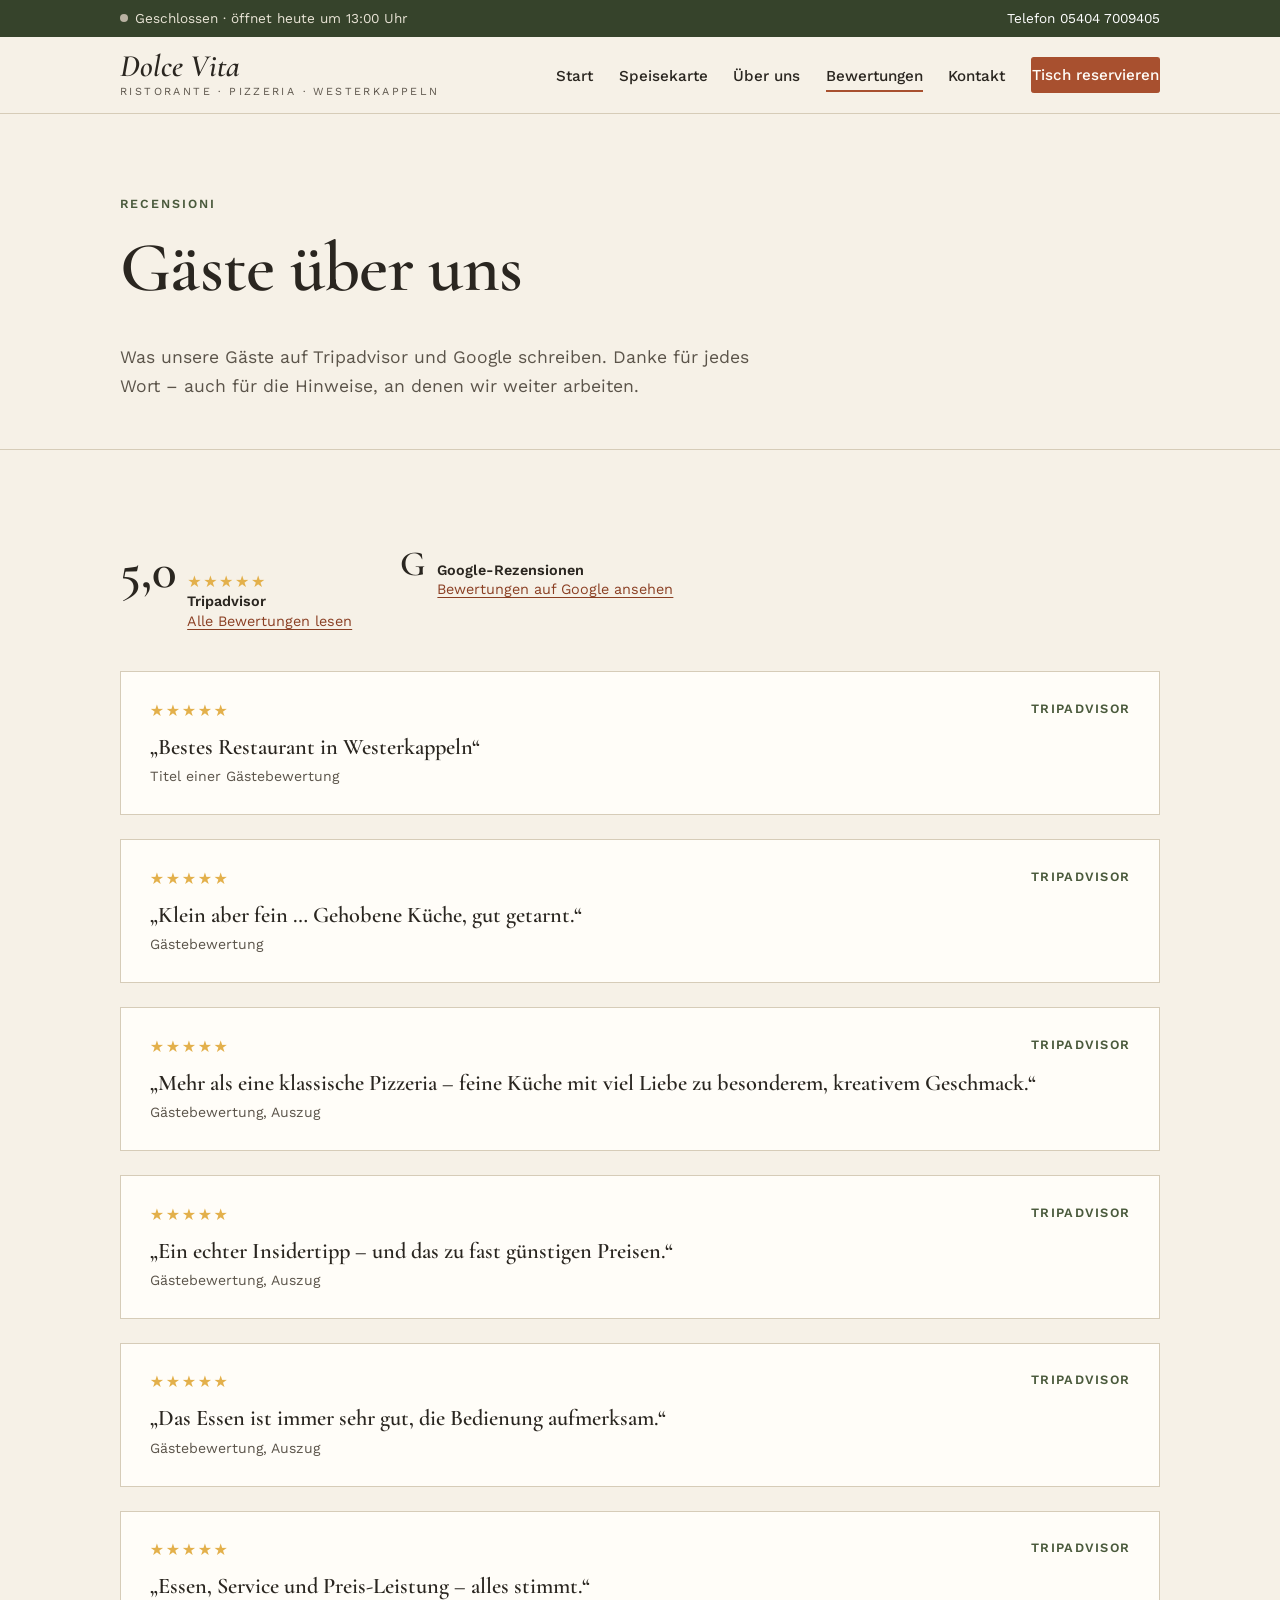
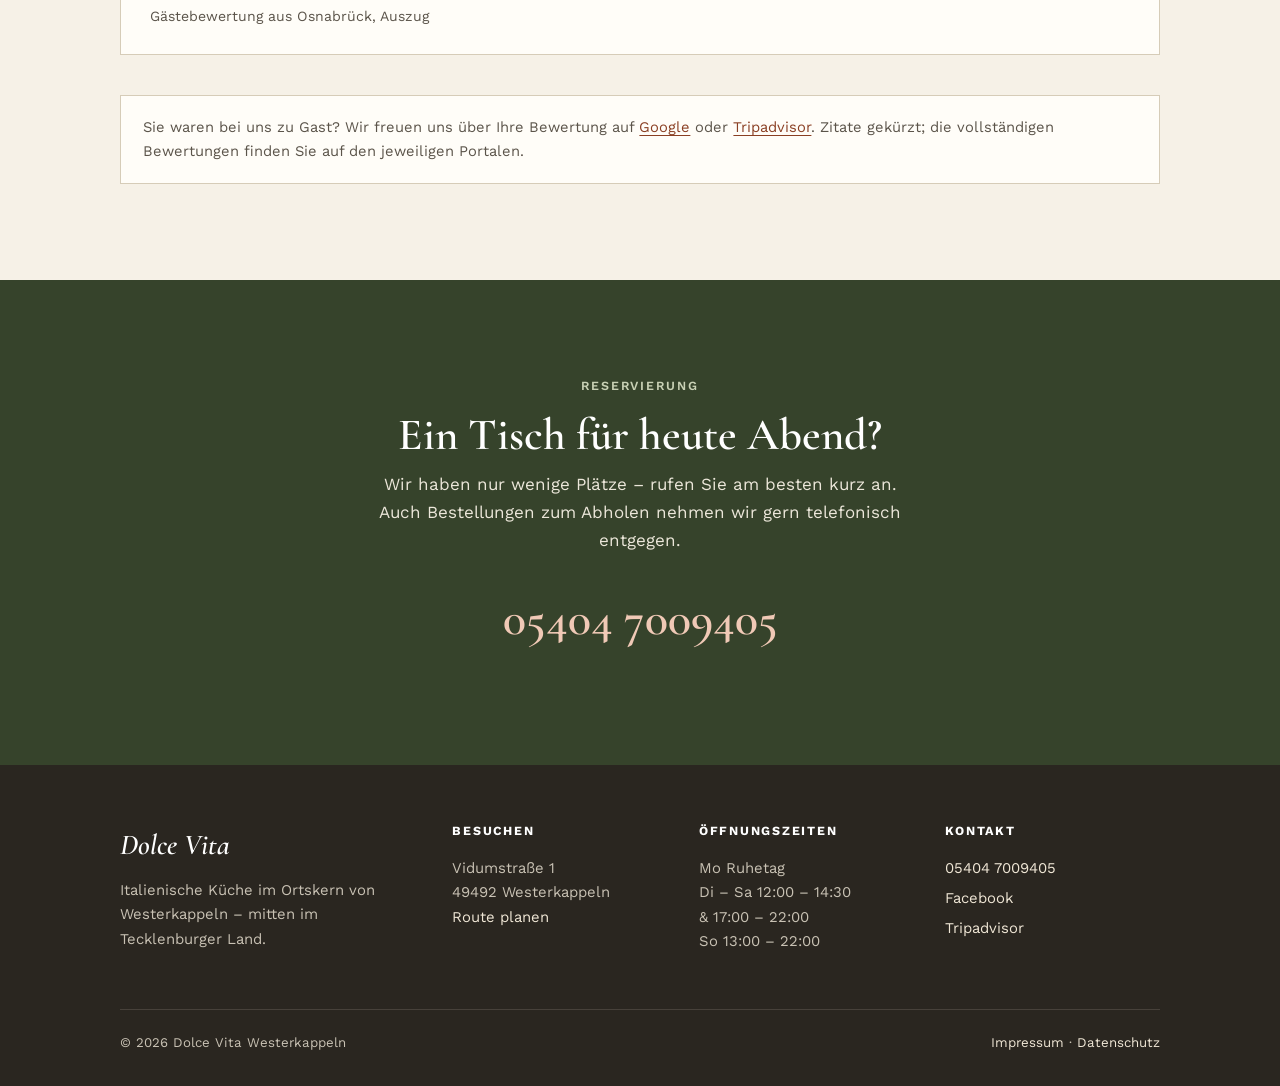
==== bewertungen.html @ 23e02b04 "Mehrseitige Restaurant-Website für Dolce Vita Westerkappeln Startseite, Speisekarte mit Preisen, Übe" ====
<!doctype html>
<html lang="de">
<head>
<meta charset="utf-8">
<meta name="viewport" content="width=device-width, initial-scale=1">
<title>Bewertungen – Dolce Vita Westerkappeln</title>
<meta name="description" content="Gästebewertungen des Dolce Vita in Westerkappeln: 5,0 von 5 auf Tripadvisor. Stimmen von Gästen zu Pizza, Pasta und Service.">
<meta name="theme-color" content="#36432b">
<meta property="og:type" content="restaurant">
<meta property="og:title" content="Bewertungen – Dolce Vita Westerkappeln">
<meta property="og:description" content="Gästebewertungen des Dolce Vita in Westerkappeln: 5,0 von 5 auf Tripadvisor. Stimmen von Gästen zu Pizza, Pasta und Service.">
<meta property="og:locale" content="de_DE">
<link rel="icon" href="img/favicon.svg" type="image/svg+xml">
<link rel="preconnect" href="https://fonts.googleapis.com">
<link rel="preconnect" href="https://fonts.gstatic.com" crossorigin>
<link rel="stylesheet" href="css/style.css">
</head>
<body>
<a class="skip" href="#inhalt">Zum Inhalt springen</a>
<div class="topbar">
  <div class="wrap">
    <span data-status>Vidumstraße 1 · Westerkappeln</span>
    <span><a href="tel:+4954047009405">Telefon 05404 7009405</a></span>
  </div>
</div>
<header class="site-header">
  <div class="wrap">
    <a class="brand" href="index.html" aria-label="Dolce Vita – zur Startseite">
      <span class="brand-name">Dolce Vita</span>
      <span class="brand-sub">Ristorante · Pizzeria · Westerkappeln</span>
    </a>
    <button class="nav-toggle" aria-expanded="false" aria-controls="nav">Menü</button>
    <nav class="nav" id="nav" aria-label="Hauptnavigation">
      <ul>
        <li><a href="index.html">Start</a></li><li><a href="speisekarte.html">Speisekarte</a></li><li><a href="ueber-uns.html">Über uns</a></li><li><a href="bewertungen.html" aria-current="page">Bewertungen</a></li><li><a href="kontakt.html">Kontakt</a></li><li><a class="btn btn-small" href="tel:+4954047009405">Tisch reservieren</a></li>
      </ul>
    </nav>
  </div>
</header>
<main id="inhalt">
<section class="page-head">
  <div class="wrap">
    <span class="eyebrow">Recensioni</span>
    <h1>Gäste über uns</h1>
    <p>Was unsere Gäste auf Tripadvisor und Google schreiben. Danke für jedes Wort – auch für die Hinweise, an denen wir weiter arbeiten.</p>
  </div>
</section>

<section class="section">
  <div class="wrap">
    <div class="rating-row">
      <div class="rating">
        <span class="score">5,0</span>
        <span class="meta"><span class="stars" aria-label="5 von 5 Punkten">★★★★★</span><strong>Tripadvisor</strong><a href="https://www.tripadvisor.de/Restaurant_Review-g3331348-d24987084-Reviews-Dolce_vita-Westerkappeln_North_Rhine_Westphalia.html" rel="noopener">Alle Bewertungen lesen</a></span>
      </div>
      <div class="rating">
        <span class="score" style="font-size:2.2rem">G</span>
        <span class="meta"><strong>Google-Rezensionen</strong><a href="https://www.google.com/maps/search/?api=1&query=Dolce+Vita+Vidumstra%C3%9Fe+1+49492+Westerkappeln" rel="noopener">Bewertungen auf Google ansehen</a></span>
      </div>
    </div>
    <div class="review-list">
      <article class="review">
        <div class="review-head">
          <span class="stars" aria-label="5 von 5 Punkten">★★★★★</span>
          <span class="source">Tripadvisor</span>
        </div>
        <h3>„Bestes Restaurant in Westerkappeln“</h3>
        <p style="margin-top:.4rem;font-size:.88rem">Titel einer Gästebewertung</p>
      </article>
      <article class="review">
        <div class="review-head">
          <span class="stars" aria-label="5 von 5 Punkten">★★★★★</span>
          <span class="source">Tripadvisor</span>
        </div>
        <h3>„Klein aber fein … Gehobene Küche, gut getarnt.“</h3>
        <p style="margin-top:.4rem;font-size:.88rem">Gästebewertung</p>
      </article>
      <article class="review">
        <div class="review-head">
          <span class="stars" aria-label="5 von 5 Punkten">★★★★★</span>
          <span class="source">Tripadvisor</span>
        </div>
        <h3>„Mehr als eine klassische Pizzeria – feine Küche mit viel Liebe zu besonderem, kreativem Geschmack.“</h3>
        <p style="margin-top:.4rem;font-size:.88rem">Gästebewertung, Auszug</p>
      </article>
      <article class="review">
        <div class="review-head">
          <span class="stars" aria-label="5 von 5 Punkten">★★★★★</span>
          <span class="source">Tripadvisor</span>
        </div>
        <h3>„Ein echter Insidertipp – und das zu fast günstigen Preisen.“</h3>
        <p style="margin-top:.4rem;font-size:.88rem">Gästebewertung, Auszug</p>
      </article>
      <article class="review">
        <div class="review-head">
          <span class="stars" aria-label="5 von 5 Punkten">★★★★★</span>
          <span class="source">Tripadvisor</span>
        </div>
        <h3>„Das Essen ist immer sehr gut, die Bedienung aufmerksam.“</h3>
        <p style="margin-top:.4rem;font-size:.88rem">Gästebewertung, Auszug</p>
      </article>
      <article class="review">
        <div class="review-head">
          <span class="stars" aria-label="5 von 5 Punkten">★★★★★</span>
          <span class="source">Tripadvisor</span>
        </div>
        <h3>„Essen, Service und Preis-Leistung – alles stimmt.“</h3>
        <p style="margin-top:.4rem;font-size:.88rem">Gästebewertung aus Osnabrück, Auszug</p>
      </article>
    </div>
    <div class="menu-note" style="margin-top:2.5rem">
      <p>Sie waren bei uns zu Gast? Wir freuen uns über Ihre Bewertung auf <a href="https://www.google.com/maps/search/?api=1&query=Dolce+Vita+Vidumstra%C3%9Fe+1+49492+Westerkappeln" rel="noopener">Google</a> oder <a href="https://www.tripadvisor.de/Restaurant_Review-g3331348-d24987084-Reviews-Dolce_vita-Westerkappeln_North_Rhine_Westphalia.html" rel="noopener">Tripadvisor</a>. Zitate gekürzt; die vollständigen Bewertungen finden Sie auf den jeweiligen Portalen.</p>
    </div>
  </div>
</section>
<section class="section section-dark cta-band">
  <div class="wrap">
    <span class="eyebrow">Reservierung</span>
    <h2>Ein Tisch für heute Abend?</h2>
    <p>Wir haben nur wenige Plätze – rufen Sie am besten kurz an. Auch Bestellungen zum Abholen nehmen wir gern telefonisch entgegen.</p>
    <a class="phone-big" href="tel:+4954047009405">05404 7009405</a>
  </div>
</section>
</main>
<footer class="site-footer">
  <div class="wrap">
    <div class="footer-grid">
      <div>
        <span class="brand-name" style="font-family:var(--serif);font-style:italic;font-weight:600">Dolce Vita</span>
        <p style="margin-top:.6rem">Italienische Küche im Ortskern von Westerkappeln – mitten im Tecklenburger Land.</p>
      </div>
      <div>
        <h4>Besuchen</h4>
        <p>Vidumstraße 1<br>49492 Westerkappeln<br><a href="https://www.google.com/maps/dir/?api=1&destination=Vidumstra%C3%9Fe+1%2C+49492+Westerkappeln" rel="noopener">Route planen</a></p>
      </div>
      <div>
        <h4>Öffnungszeiten</h4>
        <p>Mo Ruhetag<br>Di – Sa 12:00 – 14:30<br>&amp; 17:00 – 22:00<br>So 13:00 – 22:00</p>
      </div>
      <div>
        <h4>Kontakt</h4>
        <ul>
          <li><a href="tel:+4954047009405">05404 7009405</a></li>
          <li><a href="https://www.facebook.com/p/Dolce-vita-100069733084038/" rel="noopener">Facebook</a></li>
          <li><a href="https://www.tripadvisor.de/Restaurant_Review-g3331348-d24987084-Reviews-Dolce_vita-Westerkappeln_North_Rhine_Westphalia.html" rel="noopener">Tripadvisor</a></li>
        </ul>
      </div>
    </div>
    <div class="footer-bottom">
      <span>© <span id="year">2026</span> Dolce Vita Westerkappeln</span>
      <span><a href="impressum.html">Impressum</a> · <a href="datenschutz.html">Datenschutz</a></span>
    </div>
  </div>
</footer>
<script src="js/main.js"></script>
</body>
</html>
---- css/style.css ----
/* Dolce Vita Westerkappeln – Stylesheet
   Warmes Papier, Olive und Terrakotta: italienische Küche im Ortskern
   des Tecklenburger Landes. Bewusst ruhig, typografisch, ohne Effekthascherei. */

@import url("https://fonts.googleapis.com/css2?family=Cormorant+Garamond:ital,wght@0,500;0,600;1,500&family=Work+Sans:wght@400;500;600&display=swap");

:root {
  --paper: #f6f1e7;
  --paper-deep: #ece4d3;
  --ink: #2a2620;
  --ink-soft: #5b544a;
  --olive: #4a5a3c;
  --olive-dark: #36432b;
  --terra: #a8502f;
  --terra-dark: #8a3f23;
  --line: #d6ccb8;
  --white: #fffdf8;

  --serif: "Cormorant Garamond", Georgia, "Times New Roman", serif;
  --sans: "Work Sans", system-ui, -apple-system, "Segoe UI", sans-serif;

  --wrap: 1120px;
  --gutter: clamp(16px, 4vw, 40px);
}

*, *::before, *::after { box-sizing: border-box; }

html { scroll-behavior: smooth; }

body {
  margin: 0;
  background: var(--paper);
  color: var(--ink);
  font-family: var(--sans);
  font-size: 1.0625rem;
  line-height: 1.65;
  -webkit-font-smoothing: antialiased;
}

img { max-width: 100%; display: block; }

a { color: var(--terra-dark); text-underline-offset: 3px; }
a:hover { color: var(--terra); }

h1, h2, h3 {
  font-family: var(--serif);
  font-weight: 600;
  line-height: 1.12;
  margin: 0 0 .5em;
  color: var(--ink);
}
h1 { font-size: clamp(2.6rem, 6vw, 4.4rem); letter-spacing: -.01em; }
h2 { font-size: clamp(2rem, 4vw, 2.8rem); }
h3 { font-size: 1.5rem; }

p { margin: 0 0 1em; }

.wrap { max-width: var(--wrap); margin: 0 auto; padding: 0 var(--gutter); }

.eyebrow {
  font-family: var(--sans);
  font-size: .78rem;
  font-weight: 600;
  letter-spacing: .16em;
  text-transform: uppercase;
  color: var(--olive);
  margin-bottom: .9rem;
  display: block;
}

.skip {
  position: absolute; left: -999px; top: 0;
  background: var(--ink); color: var(--white); padding: .6rem 1rem; z-index: 100;
}
.skip:focus { left: 1rem; top: 1rem; }

/* ---------- Kopfbereich ---------- */

.topbar {
  background: var(--olive-dark);
  color: #e9e4d6;
  font-size: .85rem;
}
.topbar .wrap {
  display: flex; flex-wrap: wrap; gap: .3rem 1.5rem;
  justify-content: space-between; padding-top: .45rem; padding-bottom: .45rem;
}
.topbar a { color: #fff; text-decoration: none; }
.topbar a:hover { text-decoration: underline; }
.status-dot {
  display: inline-block; width: .5rem; height: .5rem; border-radius: 50%;
  background: #b9b2a2; margin-right: .45rem; vertical-align: .08em;
}
.status-dot.open { background: #9ccf7a; }

.site-header {
  background: var(--paper);
  border-bottom: 1px solid var(--line);
  position: sticky; top: 0; z-index: 50;
}
.site-header .wrap {
  display: flex; align-items: center; justify-content: space-between;
  min-height: 76px; gap: 1rem;
}

.brand { text-decoration: none; color: var(--ink); display: flex; flex-direction: column; line-height: 1; }
.brand-name { font-family: var(--serif); font-size: 1.95rem; font-weight: 600; font-style: italic; }
@media (max-width: 420px) { .brand-sub { letter-spacing: .12em; } }
.brand-sub {
  font-size: .68rem; letter-spacing: .22em; text-transform: uppercase;
  color: var(--ink-soft); margin-top: .3rem;
}

.nav ul { list-style: none; margin: 0; padding: 0; display: flex; gap: 1.6rem; align-items: center; }
.nav a {
  text-decoration: none; color: var(--ink); font-size: .95rem; font-weight: 500;
  padding: .3rem 0; border-bottom: 2px solid transparent; white-space: nowrap;
}
.nav a:hover { color: var(--terra-dark); }
.nav a[aria-current="page"] { border-bottom-color: var(--terra); }
.nav .btn { border-bottom: 0; }

.nav-toggle {
  display: none; background: none; border: 1px solid var(--line); border-radius: 4px;
  font: inherit; font-size: .9rem; padding: .45rem .8rem; color: var(--ink); cursor: pointer;
}

@media (max-width: 920px) {
  .nav-toggle { display: block; }
  .nav {
    position: absolute; left: 0; right: 0; top: 100%;
    background: var(--paper); border-bottom: 1px solid var(--line);
    display: none;
  }
  .nav.open { display: block; }
  .nav ul { flex-direction: column; align-items: stretch; gap: 0; padding: .5rem var(--gutter) 1.2rem; }
  .nav li a { display: block; padding: .8rem 0; border-bottom: 1px solid var(--line); }
  .nav li:last-child a { border-bottom: 0; margin-top: .8rem; text-align: center; }
}

/* ---------- Buttons ---------- */

.btn {
  display: inline-block;
  background: var(--terra);
  color: var(--white) !important;
  text-decoration: none;
  font-weight: 600;
  font-size: .95rem;
  padding: .78rem 1.35rem;
  border-radius: 3px;
  border: 1px solid var(--terra);
  transition: background .15s;
}
.btn:hover { background: var(--terra-dark); border-color: var(--terra-dark); }
.btn-ghost { background: transparent; color: var(--ink) !important; border-color: var(--ink); }
.btn-ghost:hover { background: var(--ink); color: var(--white) !important; border-color: var(--ink); }
.btn-small { padding: .5rem 1rem; font-size: .88rem; }

/* ---------- Hero ---------- */

.hero {
  position: relative;
  padding: clamp(3.5rem, 9vw, 7rem) 0 clamp(3rem, 7vw, 5.5rem);
  overflow: hidden;
}
.hero-grid {
  display: grid; grid-template-columns: 1.25fr .9fr; gap: clamp(2rem, 5vw, 4.5rem); align-items: center;
}
.hero h1 em { font-style: italic; color: var(--terra-dark); }
.hero .lead { font-size: 1.18rem; color: var(--ink-soft); max-width: 34rem; margin-bottom: 2rem; }
.hero-actions { display: flex; flex-wrap: wrap; gap: .8rem; }

.hero-card {
  background: var(--white);
  border: 1px solid var(--line);
  padding: 2rem 2rem 1.6rem;
  position: relative;
}
.hero-card::before {
  content: ""; position: absolute; inset: 8px; border: 1px solid var(--line); pointer-events: none;
}
.hero-card h2 { font-size: 1.6rem; margin-bottom: 1rem; }
.hours { width: 100%; border-collapse: collapse; font-size: .95rem; }
.hours th { text-align: left; font-weight: 500; padding: .45rem 1rem .45rem 0; vertical-align: top; }
.hours td { text-align: right; padding: .45rem 0; vertical-align: top; white-space: nowrap; color: var(--ink-soft); font-variant-numeric: tabular-nums; }
.hours tr + tr th, .hours tr + tr td { border-top: 1px dotted var(--line); }
.hours tr.today th, .hours tr.today td { color: var(--terra-dark); font-weight: 600; }
.hero-card .small { font-size: .85rem; color: var(--ink-soft); margin: 1rem 0 0; }

@media (max-width: 860px) {
  .hero-grid { grid-template-columns: 1fr; }
}

/* ---------- Sektionen ---------- */

.section { padding: clamp(3.5rem, 8vw, 6rem) 0; }
.section-alt { background: var(--paper-deep); }
.section-dark { background: var(--olive-dark); color: #ece7da; }
.section-dark h2, .section-dark h3 { color: #fff; }
.section-dark .eyebrow { color: #c9d1b5; }
.section-dark a { color: #f0c9b6; }

.section-head { max-width: 40rem; margin-bottom: 2.8rem; }
.section-head p { color: var(--ink-soft); }
.section-dark .section-head p { color: #d6d0c0; }

.two-col { display: grid; grid-template-columns: 1fr 1fr; gap: clamp(2rem, 6vw, 5rem); align-items: start; }
@media (max-width: 760px) { .two-col { grid-template-columns: 1fr; } }

.prose p { max-width: 38rem; }
.prose .drop::first-letter {
  font-family: var(--serif); float: left; font-size: 4.2rem; line-height: .85;
  padding: .3rem .5rem 0 0; color: var(--terra-dark);
}

/* Drei Säulen */
.pillars { display: grid; grid-template-columns: repeat(3, 1fr); gap: 2.5rem; }
.pillar { border-top: 2px solid var(--ink); padding-top: 1.2rem; }
.pillar .num { font-family: var(--serif); font-style: italic; font-size: 1.1rem; color: var(--terra-dark); display: block; margin-bottom: .2rem; }
.pillar p { color: var(--ink-soft); font-size: .98rem; }
@media (max-width: 760px) { .pillars { grid-template-columns: 1fr; gap: 2rem; } }

/* Empfehlungen auf der Startseite */
.picks { display: grid; grid-template-columns: repeat(3, 1fr); gap: 1.5rem; }
.pick {
  background: var(--white); border: 1px solid var(--line); padding: 1.6rem 1.5rem;
  display: flex; flex-direction: column;
}
.pick .tag { font-size: .72rem; font-weight: 600; letter-spacing: .14em; text-transform: uppercase; color: var(--olive); }
.pick h3 { margin: .5rem 0 .4rem; }
.pick p { color: var(--ink-soft); font-size: .96rem; flex: 1; }
.pick .price { font-family: var(--serif); font-size: 1.35rem; font-weight: 600; color: var(--ink); }
@media (max-width: 860px) { .picks { grid-template-columns: 1fr; } }

/* ---------- Bewertungen ---------- */

.rating-row { display: flex; flex-wrap: wrap; gap: 1rem 3rem; margin-bottom: 2.5rem; }
.rating { display: flex; align-items: baseline; gap: .7rem; }
.rating .score { font-family: var(--serif); font-size: 3.2rem; font-weight: 600; line-height: 1; }
.rating .meta { font-size: .9rem; line-height: 1.35; }
.rating .meta strong { display: block; font-weight: 600; }
.stars { color: #e3b04b; letter-spacing: .1em; font-size: 1rem; }

.quotes { display: grid; grid-template-columns: repeat(3, 1fr); gap: 2rem; }
.quote { margin: 0; }
.quote blockquote {
  margin: 0 0 1rem; font-family: var(--serif); font-size: 1.45rem; line-height: 1.3; font-style: italic;
}
.quote blockquote::before { content: "„"; }
.quote blockquote::after { content: "“"; }
.quote figcaption { font-size: .85rem; opacity: .85; }
@media (max-width: 860px) { .quotes { grid-template-columns: 1fr; } }

.review-list { display: grid; gap: 1.5rem; }
.review {
  background: var(--white); border: 1px solid var(--line); padding: 1.6rem 1.8rem;
}
.review-head { display: flex; flex-wrap: wrap; justify-content: space-between; gap: .4rem 1rem; margin-bottom: .6rem; }
.review h3 { font-size: 1.4rem; margin: 0; }
.review .source { font-size: .8rem; font-weight: 600; letter-spacing: .1em; text-transform: uppercase; color: var(--olive); }
.review p { color: var(--ink-soft); margin: 0; }

/* ---------- Seitenkopf Unterseiten ---------- */

.page-head { padding: clamp(3rem, 7vw, 5rem) 0 clamp(2rem, 4vw, 3rem); border-bottom: 1px solid var(--line); }
.page-head p { color: var(--ink-soft); max-width: 40rem; font-size: 1.1rem; margin: 0; }

/* ---------- Speisekarte ---------- */

.menu-layout { display: grid; grid-template-columns: 210px 1fr; gap: 3.5rem; align-items: start; }
.menu-nav { position: sticky; top: 100px; }
.menu-layout > * { min-width: 0; }
.menu-nav ol { list-style: none; margin: 0; padding: 0; border-left: 1px solid var(--line); }
.menu-nav a {
  display: block; padding: .38rem 0 .38rem 1rem; text-decoration: none; color: var(--ink-soft);
  font-size: .95rem; margin-left: -1px; border-left: 2px solid transparent;
}
.menu-nav a:hover, .menu-nav a.active { color: var(--ink); border-left-color: var(--terra); }

@media (max-width: 860px) {
  .menu-layout { grid-template-columns: 1fr; gap: 1.5rem; }
  .menu-nav { position: sticky; top: 76px; z-index: 10; background: var(--paper); margin: 0 calc(var(--gutter) * -1); padding: .6rem var(--gutter); border-bottom: 1px solid var(--line); }
  .menu-nav ol { display: flex; gap: .5rem; overflow-x: auto; border-left: 0; scrollbar-width: none; }
  .menu-nav ol::-webkit-scrollbar { display: none; }
  .menu-nav a { white-space: nowrap; border: 1px solid var(--line); border-radius: 999px; padding: .35rem .9rem; margin: 0; font-size: .88rem; }
  .menu-nav a:hover, .menu-nav a.active { border-color: var(--ink); background: var(--ink); color: var(--white); }
}

.menu-section { padding-bottom: 3rem; margin-bottom: 3rem; border-bottom: 1px solid var(--line); scroll-margin-top: 140px; }
.menu-section:last-child { border-bottom: 0; }
.menu-section > header { margin-bottom: 1.6rem; }
.menu-section > header h2 { margin-bottom: .2rem; }
.menu-section > header p { color: var(--ink-soft); font-size: .95rem; margin: 0; }

.dish { display: grid; grid-template-columns: 2.4rem 1fr auto; gap: 0 .8rem; padding: .9rem 0; border-top: 1px dotted var(--line); }
.dish:first-of-type { border-top: 0; }
.dish .no { font-size: .8rem; color: var(--ink-soft); padding-top: .32rem; font-variant-numeric: tabular-nums; }
.dish h3 { font-family: var(--sans); font-size: 1.02rem; font-weight: 600; margin: 0; line-height: 1.4; }
.dish p { margin: .15rem 0 0; font-size: .94rem; color: var(--ink-soft); }
.dish .price { font-weight: 600; font-variant-numeric: tabular-nums; white-space: nowrap; }
.dish .badge {
  display: inline-block; font-size: .66rem; font-weight: 600; letter-spacing: .08em; text-transform: uppercase;
  border: 1px solid currentColor; border-radius: 2px; padding: 0 .3rem; margin-left: .4rem; vertical-align: .15em;
}
.badge.veg { color: var(--olive); }
.badge.house { color: var(--terra-dark); }
.dish sup { font-size: .65em; color: var(--ink-soft); font-weight: 400; }

.menu-note { background: var(--white); border: 1px solid var(--line); padding: 1.2rem 1.4rem; font-size: .92rem; color: var(--ink-soft); }
.menu-note p:last-child { margin: 0; }

.size-head { display: grid; grid-template-columns: 2.4rem 1fr auto; gap: 0 .8rem; font-size: .78rem; text-transform: uppercase; letter-spacing: .1em; color: var(--ink-soft); }
.size-head span:last-child, .dish .prices { text-align: right; }
.dish .prices { font-weight: 600; font-variant-numeric: tabular-nums; white-space: nowrap; }
.dish .prices span + span::before { content: " / "; font-weight: 400; color: var(--ink-soft); }

/* ---------- Kontakt ---------- */

.info-grid { display: grid; grid-template-columns: repeat(3, 1fr); gap: 2.5rem; }
.info-grid h3 { font-size: 1.35rem; margin-bottom: .6rem; }
.info-grid p, .info-grid address { font-style: normal; color: var(--ink-soft); }
@media (max-width: 860px) { .info-grid { grid-template-columns: 1fr; gap: 2rem; } }

.map-card {
  background: var(--white); border: 1px solid var(--line); padding: 2rem;
  display: grid; grid-template-columns: 1fr auto; gap: 1.5rem; align-items: center;
}
.map-card svg { width: 100%; height: auto; max-width: 420px; }
@media (max-width: 760px) { .map-card { grid-template-columns: 1fr; } }

.steps { list-style: none; margin: 0; padding: 0; counter-reset: s; }
.steps li { counter-increment: s; position: relative; padding-left: 2.6rem; margin-bottom: 1.2rem; }
.steps li::before {
  content: counter(s); position: absolute; left: 0; top: 0;
  width: 1.8rem; height: 1.8rem; border-radius: 50%; border: 1px solid var(--ink);
  display: grid; place-items: center; font-size: .85rem; font-weight: 600;
}
.steps strong { display: block; }

/* ---------- Rechtliches ---------- */

.legal { max-width: 46rem; }
.legal h2 { font-size: 1.7rem; margin-top: 2.2rem; }
.legal h3 { font-size: 1.25rem; margin-top: 1.6rem; }
.legal p, .legal li { color: var(--ink-soft); }
.todo { background: #fbe9c9; color: #6b4a12; padding: 0 .25rem; }

/* ---------- CTA-Band ---------- */

.cta-band { text-align: center; }
.cta-band h2 { margin-bottom: .6rem; }
.cta-band p { margin: 0 auto 1.6rem; max-width: 34rem; }
.phone-big { font-family: var(--serif); font-size: clamp(2rem, 5vw, 3rem); font-weight: 600; text-decoration: none; display: inline-block; margin-bottom: .6rem; }

/* ---------- Fußbereich ---------- */

.site-footer { background: var(--ink); color: #c9c2b4; font-size: .93rem; padding: 3.5rem 0 2rem; }
.site-footer a { color: #f0e7d6; text-decoration: none; }
.site-footer a:hover { text-decoration: underline; }
.footer-grid { display: grid; grid-template-columns: 1.4fr 1fr 1fr 1fr; gap: 2rem; }
.site-footer h4 { color: #fff; font-family: var(--sans); font-size: .78rem; letter-spacing: .14em; text-transform: uppercase; margin: 0 0 .9rem; }
.site-footer ul { list-style: none; margin: 0; padding: 0; }
.site-footer li { margin-bottom: .35rem; }
.site-footer .brand-name { color: #fff; font-size: 1.8rem; }
.footer-bottom { border-top: 1px solid #47413a; margin-top: 2.5rem; padding-top: 1.4rem; display: flex; flex-wrap: wrap; justify-content: space-between; gap: .5rem; font-size: .83rem; }
@media (max-width: 860px) { .footer-grid { grid-template-columns: 1fr 1fr; } }
@media (max-width: 520px) { .footer-grid { grid-template-columns: 1fr; } }

/* Ornament */
.rule { display: flex; align-items: center; gap: 1rem; color: var(--line); margin: 0 0 2rem; }
.rule::before, .rule::after { content: ""; flex: 1; height: 1px; background: currentColor; }
.rule svg { width: 26px; height: 26px; color: var(--olive); }

@media print {
  .topbar, .site-header, .site-footer, .menu-nav, .cta-band { display: none; }
  body { background: #fff; }
  .menu-layout { display: block; }
}
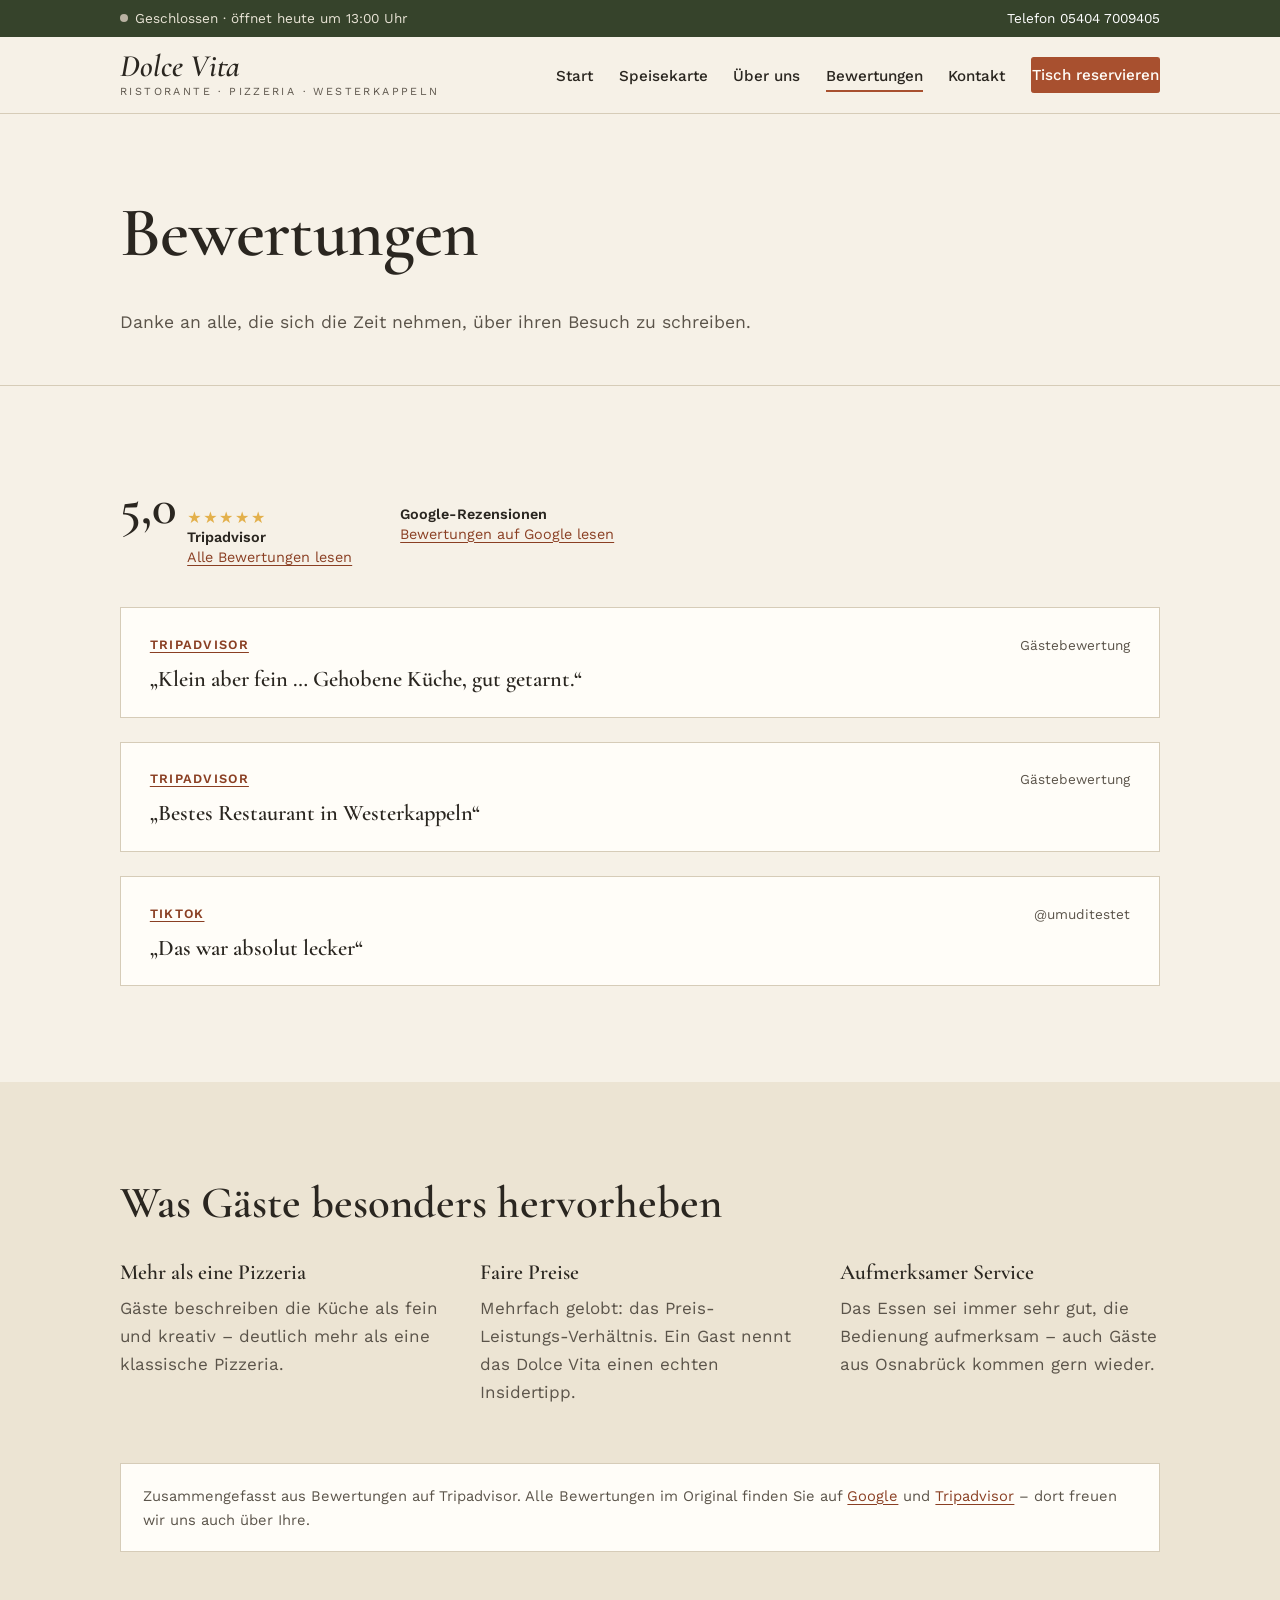
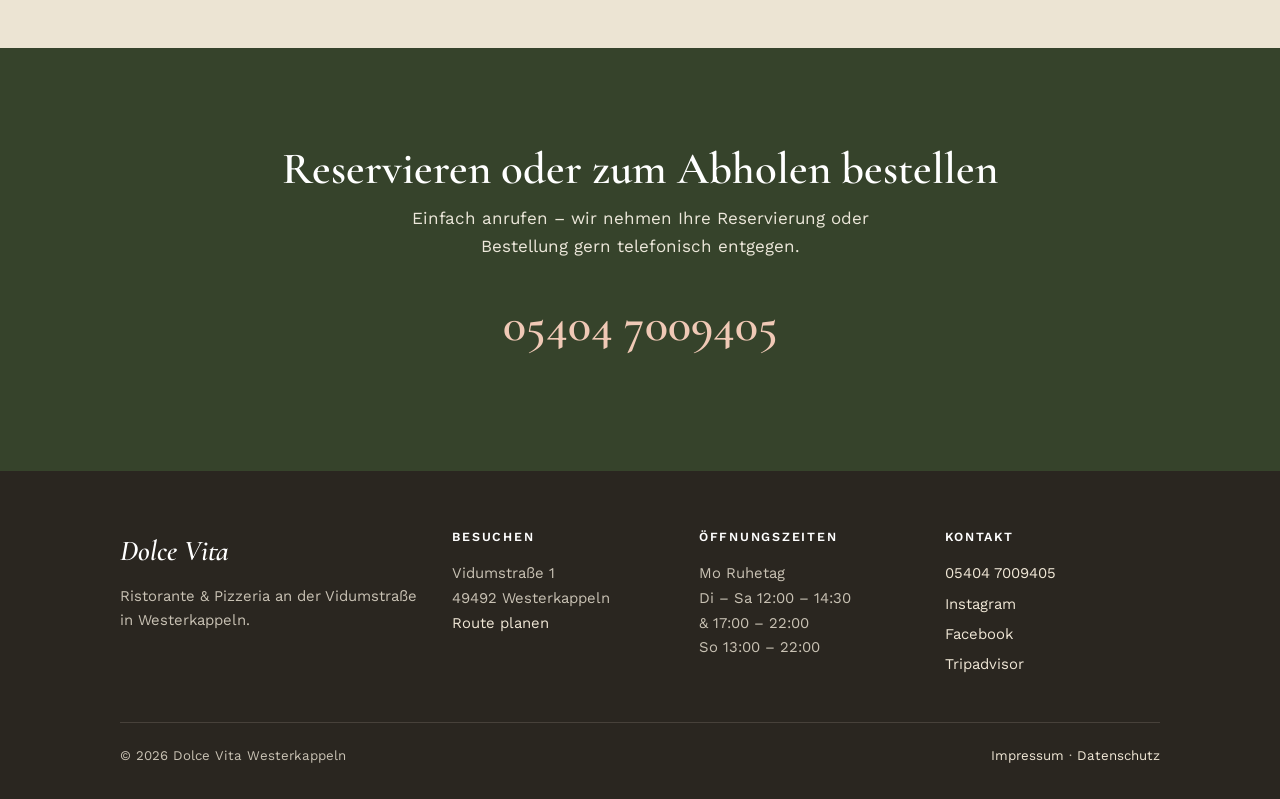
==== commit b7c39e2a: "Website veröffentlichungsfertig: lokale Schriften, belegte Zitate, neue Startseite - Google Fonts du" ====
--- a/bewertungen.html
+++ b/bewertungen.html
@@ -4,15 +4,13 @@
 <meta charset="utf-8">
 <meta name="viewport" content="width=device-width, initial-scale=1">
 <title>Bewertungen – Dolce Vita Westerkappeln</title>
-<meta name="description" content="Gästebewertungen des Dolce Vita in Westerkappeln: 5,0 von 5 auf Tripadvisor. Stimmen von Gästen zu Pizza, Pasta und Service.">
+<meta name="description" content="Gästebewertungen des Dolce Vita in Westerkappeln: 5,0 von 5 auf Tripadvisor.">
 <meta name="theme-color" content="#36432b">
 <meta property="og:type" content="restaurant">
 <meta property="og:title" content="Bewertungen – Dolce Vita Westerkappeln">
-<meta property="og:description" content="Gästebewertungen des Dolce Vita in Westerkappeln: 5,0 von 5 auf Tripadvisor. Stimmen von Gästen zu Pizza, Pasta und Service.">
+<meta property="og:description" content="Gästebewertungen des Dolce Vita in Westerkappeln: 5,0 von 5 auf Tripadvisor.">
 <meta property="og:locale" content="de_DE">
 <link rel="icon" href="img/favicon.svg" type="image/svg+xml">
-<link rel="preconnect" href="https://fonts.googleapis.com">
-<link rel="preconnect" href="https://fonts.gstatic.com" crossorigin>
 <link rel="stylesheet" href="css/style.css">
 </head>
 <body>
@@ -40,9 +38,8 @@
 <main id="inhalt">
 <section class="page-head">
   <div class="wrap">
-    <span class="eyebrow">Recensioni</span>
-    <h1>Gäste über uns</h1>
-    <p>Was unsere Gäste auf Tripadvisor und Google schreiben. Danke für jedes Wort – auch für die Hinweise, an denen wir weiter arbeiten.</p>
+    <h1>Bewertungen</h1>
+    <p>Danke an alle, die sich die Zeit nehmen, über ihren Besuch zu schreiben.</p>
   </div>
 </section>
 
@@ -53,71 +50,62 @@
         <span class="score">5,0</span>
         <span class="meta"><span class="stars" aria-label="5 von 5 Punkten">★★★★★</span><strong>Tripadvisor</strong><a href="https://www.tripadvisor.de/Restaurant_Review-g3331348-d24987084-Reviews-Dolce_vita-Westerkappeln_North_Rhine_Westphalia.html" rel="noopener">Alle Bewertungen lesen</a></span>
       </div>
-      <div class="rating">
-        <span class="score" style="font-size:2.2rem">G</span>
-        <span class="meta"><strong>Google-Rezensionen</strong><a href="https://www.google.com/maps/search/?api=1&query=Dolce+Vita+Vidumstra%C3%9Fe+1+49492+Westerkappeln" rel="noopener">Bewertungen auf Google ansehen</a></span>
+      <div class="rating" style="align-self:center">
+        <span class="meta"><strong>Google-Rezensionen</strong><a href="https://www.google.com/maps/search/?api=1&query=Dolce+Vita+Vidumstra%C3%9Fe+1+49492+Westerkappeln" rel="noopener">Bewertungen auf Google lesen</a></span>
       </div>
     </div>
     <div class="review-list">
       <article class="review">
         <div class="review-head">
-          <span class="stars" aria-label="5 von 5 Punkten">★★★★★</span>
-          <span class="source">Tripadvisor</span>
+          <span class="source"><a href="https://www.tripadvisor.de/Restaurant_Review-g3331348-d24987084-Reviews-Dolce_vita-Westerkappeln_North_Rhine_Westphalia.html" rel="noopener">Tripadvisor</a></span>
+          <span style="font-size:.85rem;color:var(--ink-soft)">Gästebewertung</span>
         </div>
-        <h3>„Bestes Restaurant in Westerkappeln“</h3>
-        <p style="margin-top:.4rem;font-size:.88rem">Titel einer Gästebewertung</p>
+        <h3>„Klein aber fein … Gehobene Küche, gut getarnt.“</h3>
       </article>
       <article class="review">
         <div class="review-head">
-          <span class="stars" aria-label="5 von 5 Punkten">★★★★★</span>
-          <span class="source">Tripadvisor</span>
+          <span class="source"><a href="https://www.tripadvisor.de/ShowUserReviews-g3331348-d24987084-r861253359-Dolce_vita-Westerkappeln_North_Rhine_Westphalia.html" rel="noopener">Tripadvisor</a></span>
+          <span style="font-size:.85rem;color:var(--ink-soft)">Gästebewertung</span>
         </div>
-        <h3>„Klein aber fein … Gehobene Küche, gut getarnt.“</h3>
-        <p style="margin-top:.4rem;font-size:.88rem">Gästebewertung</p>
+        <h3>„Bestes Restaurant in Westerkappeln“</h3>
       </article>
       <article class="review">
         <div class="review-head">
-          <span class="stars" aria-label="5 von 5 Punkten">★★★★★</span>
-          <span class="source">Tripadvisor</span>
+          <span class="source"><a href="https://www.tiktok.com/@umuditestet/video/7616672092297170198" rel="noopener">TikTok</a></span>
+          <span style="font-size:.85rem;color:var(--ink-soft)">@umuditestet</span>
         </div>
-        <h3>„Mehr als eine klassische Pizzeria – feine Küche mit viel Liebe zu besonderem, kreativem Geschmack.“</h3>
-        <p style="margin-top:.4rem;font-size:.88rem">Gästebewertung, Auszug</p>
-      </article>
-      <article class="review">
-        <div class="review-head">
-          <span class="stars" aria-label="5 von 5 Punkten">★★★★★</span>
-          <span class="source">Tripadvisor</span>
-        </div>
-        <h3>„Ein echter Insidertipp – und das zu fast günstigen Preisen.“</h3>
-        <p style="margin-top:.4rem;font-size:.88rem">Gästebewertung, Auszug</p>
-      </article>
-      <article class="review">
-        <div class="review-head">
-          <span class="stars" aria-label="5 von 5 Punkten">★★★★★</span>
-          <span class="source">Tripadvisor</span>
-        </div>
-        <h3>„Das Essen ist immer sehr gut, die Bedienung aufmerksam.“</h3>
-        <p style="margin-top:.4rem;font-size:.88rem">Gästebewertung, Auszug</p>
-      </article>
-      <article class="review">
-        <div class="review-head">
-          <span class="stars" aria-label="5 von 5 Punkten">★★★★★</span>
-          <span class="source">Tripadvisor</span>
-        </div>
-        <h3>„Essen, Service und Preis-Leistung – alles stimmt.“</h3>
-        <p style="margin-top:.4rem;font-size:.88rem">Gästebewertung aus Osnabrück, Auszug</p>
+        <h3>„Das war absolut lecker“</h3>
       </article>
     </div>
+  </div>
+</section>
+
+<section class="section section-alt">
+  <div class="wrap">
+    <h2 style="margin-bottom:2rem">Was Gäste besonders hervorheben</h2>
+    <div class="info-grid">
+      <div>
+        <h3>Mehr als eine Pizzeria</h3>
+        <p>Gäste beschreiben die Küche als fein und kreativ – deutlich mehr als eine klassische Pizzeria.</p>
+      </div>
+      <div>
+        <h3>Faire Preise</h3>
+        <p>Mehrfach gelobt: das Preis-Leistungs-Verhältnis. Ein Gast nennt das Dolce Vita einen echten Insidertipp.</p>
+      </div>
+      <div>
+        <h3>Aufmerksamer Service</h3>
+        <p>Das Essen sei immer sehr gut, die Bedienung aufmerksam – auch Gäste aus Osnabrück kommen gern wieder.</p>
+      </div>
+    </div>
     <div class="menu-note" style="margin-top:2.5rem">
-      <p>Sie waren bei uns zu Gast? Wir freuen uns über Ihre Bewertung auf <a href="https://www.google.com/maps/search/?api=1&query=Dolce+Vita+Vidumstra%C3%9Fe+1+49492+Westerkappeln" rel="noopener">Google</a> oder <a href="https://www.tripadvisor.de/Restaurant_Review-g3331348-d24987084-Reviews-Dolce_vita-Westerkappeln_North_Rhine_Westphalia.html" rel="noopener">Tripadvisor</a>. Zitate gekürzt; die vollständigen Bewertungen finden Sie auf den jeweiligen Portalen.</p>
+      <p>Zusammengefasst aus Bewertungen auf Tripadvisor. Alle Bewertungen im Original finden Sie auf <a href="https://www.google.com/maps/search/?api=1&query=Dolce+Vita+Vidumstra%C3%9Fe+1+49492+Westerkappeln" rel="noopener">Google</a> und <a href="https://www.tripadvisor.de/Restaurant_Review-g3331348-d24987084-Reviews-Dolce_vita-Westerkappeln_North_Rhine_Westphalia.html" rel="noopener">Tripadvisor</a> – dort freuen wir uns auch über Ihre.</p>
     </div>
   </div>
 </section>
 <section class="section section-dark cta-band">
   <div class="wrap">
-    <span class="eyebrow">Reservierung</span>
-    <h2>Ein Tisch für heute Abend?</h2>
-    <p>Wir haben nur wenige Plätze – rufen Sie am besten kurz an. Auch Bestellungen zum Abholen nehmen wir gern telefonisch entgegen.</p>
+    <h2>Reservieren oder zum Abholen bestellen</h2>
+    <p>Einfach anrufen – wir nehmen Ihre Reservierung oder Bestellung gern telefonisch entgegen.</p>
     <a class="phone-big" href="tel:+4954047009405">05404 7009405</a>
   </div>
 </section>
@@ -127,7 +115,7 @@
     <div class="footer-grid">
       <div>
         <span class="brand-name" style="font-family:var(--serif);font-style:italic;font-weight:600">Dolce Vita</span>
-        <p style="margin-top:.6rem">Italienische Küche im Ortskern von Westerkappeln – mitten im Tecklenburger Land.</p>
+        <p style="margin-top:.6rem">Ristorante &amp; Pizzeria an der Vidumstraße in Westerkappeln.</p>
       </div>
       <div>
         <h4>Besuchen</h4>
@@ -141,6 +129,7 @@
         <h4>Kontakt</h4>
         <ul>
           <li><a href="tel:+4954047009405">05404 7009405</a></li>
+          <li><a href="https://www.instagram.com/dolcevita_westerkappeln/" rel="noopener">Instagram</a></li>
           <li><a href="https://www.facebook.com/p/Dolce-vita-100069733084038/" rel="noopener">Facebook</a></li>
           <li><a href="https://www.tripadvisor.de/Restaurant_Review-g3331348-d24987084-Reviews-Dolce_vita-Westerkappeln_North_Rhine_Westphalia.html" rel="noopener">Tripadvisor</a></li>
         </ul>
--- a/css/style.css
+++ b/css/style.css
@@ -2,7 +2,14 @@
    Warmes Papier, Olive und Terrakotta: italienische Küche im Ortskern
    des Tecklenburger Landes. Bewusst ruhig, typografisch, ohne Effekthascherei. */
 
-@import url("https://fonts.googleapis.com/css2?family=Cormorant+Garamond:ital,wght@0,500;0,600;1,500&family=Work+Sans:wght@400;500;600&display=swap");
+/* Schriften lokal eingebunden (SIL Open Font License, siehe fonts/) – keine Verbindung zu Google. */
+@font-face { font-family: "Cormorant Garamond"; src: url("../fonts/cormorant-garamond-latin-500-normal.woff2") format("woff2"); font-weight: 500; font-style: normal; font-display: swap; }
+@font-face { font-family: "Cormorant Garamond"; src: url("../fonts/cormorant-garamond-latin-600-normal.woff2") format("woff2"); font-weight: 600; font-style: normal; font-display: swap; }
+@font-face { font-family: "Cormorant Garamond"; src: url("../fonts/cormorant-garamond-latin-500-italic.woff2") format("woff2"); font-weight: 500; font-style: italic; font-display: swap; }
+@font-face { font-family: "Cormorant Garamond"; src: url("../fonts/cormorant-garamond-latin-600-italic.woff2") format("woff2"); font-weight: 600; font-style: italic; font-display: swap; }
+@font-face { font-family: "Work Sans"; src: url("../fonts/work-sans-latin-400-normal.woff2") format("woff2"); font-weight: 400; font-style: normal; font-display: swap; }
+@font-face { font-family: "Work Sans"; src: url("../fonts/work-sans-latin-500-normal.woff2") format("woff2"); font-weight: 500; font-style: normal; font-display: swap; }
+@font-face { font-family: "Work Sans"; src: url("../fonts/work-sans-latin-600-normal.woff2") format("woff2"); font-weight: 600; font-style: normal; font-display: swap; }
 
 :root {
   --paper: #f6f1e7;
@@ -155,7 +162,7 @@
 .btn:hover { background: var(--terra-dark); border-color: var(--terra-dark); }
 .btn-ghost { background: transparent; color: var(--ink) !important; border-color: var(--ink); }
 .btn-ghost:hover { background: var(--ink); color: var(--white) !important; border-color: var(--ink); }
-.btn-small { padding: .5rem 1rem; font-size: .88rem; }
+.btn-small { padding: .55rem 1.1rem; font-size: .88rem; }
 
 /* ---------- Hero ---------- */
 
@@ -377,3 +384,27 @@
   body { background: #fff; }
   .menu-layout { display: block; }
 }
+
+/* ---------- Startseite: Ort, Kartenübersicht ---------- */
+
+.hero-place {
+  font-size: .9rem; color: var(--ink-soft); margin-bottom: 1.2rem;
+  padding-left: .9rem; border-left: 2px solid var(--terra);
+}
+
+.split-head { display: flex; flex-wrap: wrap; align-items: baseline; justify-content: space-between; gap: .5rem 2rem; margin-bottom: 1.8rem; }
+.split-head h2 { margin: 0; }
+
+.cat-list { list-style: none; margin: 0; padding: 0; display: grid; grid-template-columns: 1fr 1fr; column-gap: 3.5rem; border-top: 1px solid var(--ink); }
+.cat-list a {
+  display: flex; justify-content: space-between; align-items: baseline; gap: 1rem;
+  padding: 1.05rem 0; border-bottom: 1px solid var(--line); text-decoration: none; color: var(--ink);
+}
+.cat-list .cat-name { font-family: var(--serif); font-size: 1.6rem; font-weight: 600; line-height: 1.1; }
+.cat-list .cat-desc { font-size: .9rem; color: var(--ink-soft); text-align: right; }
+.cat-list a:hover .cat-name { color: var(--terra-dark); }
+@media (max-width: 760px) {
+  .cat-list { grid-template-columns: 1fr; }
+  .cat-list a { flex-direction: column; gap: .15rem; }
+  .cat-list .cat-desc { text-align: left; }
+}
